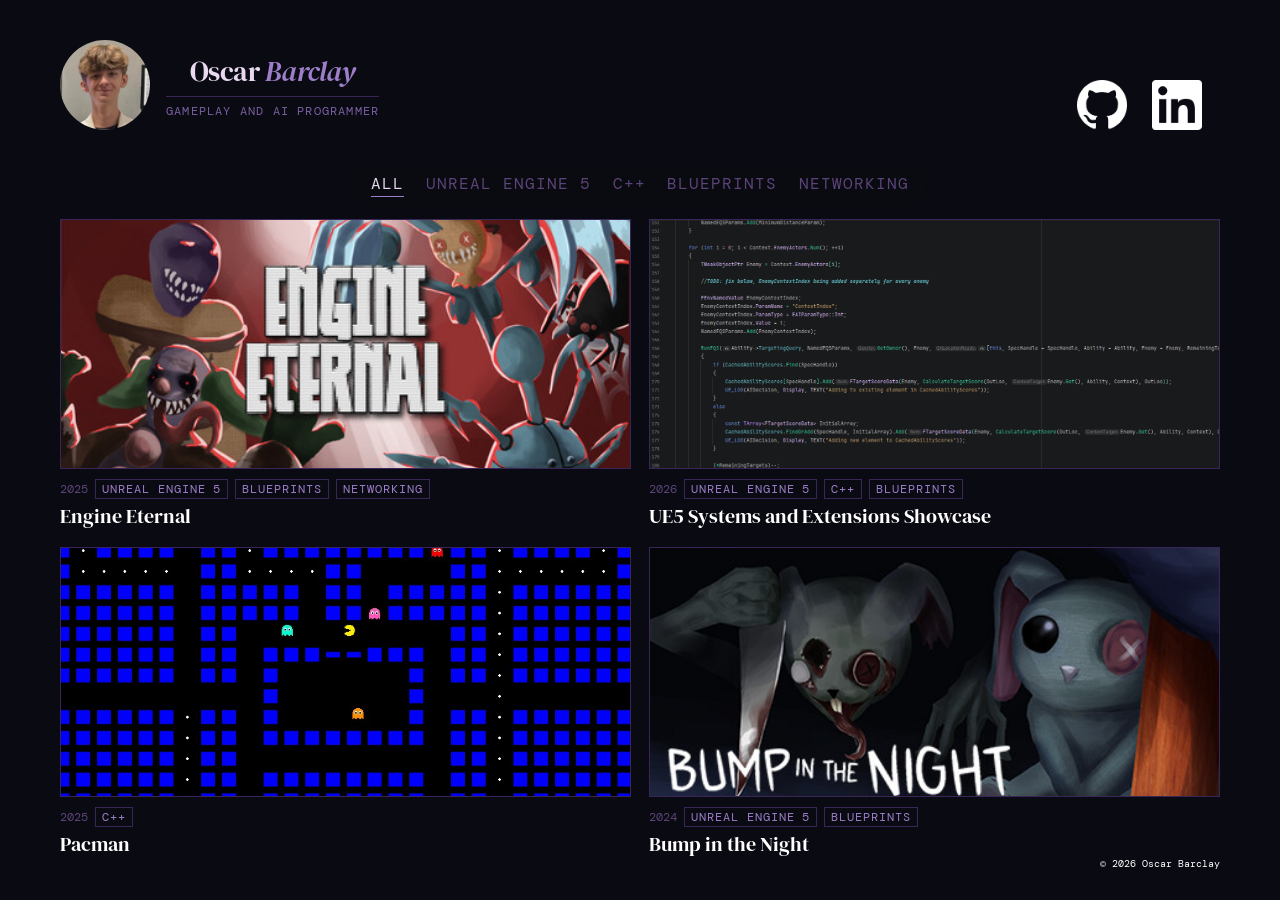
==== index.html @ ad8cbb01 "Rename main.html to index.html" ====
<!DOCTYPE html>
<html lang="en">
<head>
    <meta charset="UTF-8" />
    <meta name="viewport" content="width=device-width, initial-scale=1.0" />
    <title>Oscar Barclay | Portfolio</title>
    <link rel="preconnect" href="https://fonts.googleapis.com" />
    <link rel="preconnect" href="https://fonts.gstatic.com" crossorigin />
    <link href="https://fonts.googleapis.com/css2?family=DM+Serif+Display:ital@0;1&family=DM+Mono:wght@300;400&display=swap" rel="stylesheet" />
    <link rel="stylesheet" href="styles.css"/>
</head>
<body>

<video autoplay muted loop id="bg">
    <source src="assets/background-1.mp4" type="video/mp4" />
</video>

<div class="wrap">
    <header class="topbar">
        <div style="display:flex; align-items:center; gap:16px;">
            <img src="assets/pfp.png" style="width:90px; height:90px; border-radius:50%; object-fit:cover;"  alt=""/>
            <div style="display:flex; flex-direction:column; gap:6px; align-items: stretch;">
                <h1 class="name" style="text-align: center">Oscar <em>Barclay</em></h1>
                <div style="border-top:0.5px solid #3a2558;"></div>
                <span style="font-size:12px; letter-spacing:0.1em; text-transform:uppercase; color:#7a5fa0; text-align: center">Gameplay and AI Programmer</span>
            </div>
        </div>
        <div class="social">
            <a href="https://github.com/OskiDev" target="_blank">
                <img src="assets/github.png" style="width:50px; height:50px; opacity:1; transition:opacity 0.15s;" onmouseover="this.style.opacity=0.5" onmouseout="this.style.opacity=1"  alt=""/>
            </a>
            <a href="https://www.linkedin.com/in/oscar-barclay-257721404/" target="_blank">
                <img src="assets/linkedin.png" style="width:50px; height:50px; opacity:1; transition:opacity 0.15s;" onmouseover="this.style.opacity=0.5" onmouseout="this.style.opacity=1"  alt=""/>
            </a>
        </div>
    </header>
    
    <div class="meta-row">
        <div class="filters" style="margin-left: auto; margin-right: auto;">
            <span class="filter active" data-filter="all">All</span>
            <span class="filter" data-filter="ue5">Unreal Engine 5</span>
            <span class="filter" data-filter="cpp">C++</span>
            <span class="filter" data-filter="bps">Blueprints</span>
            <span class="filter" data-filter="network">Networking</span>
        </div>
    </div>

    <div class="grid" id="grid">

        <div class="cell" data-tags="ue5, bps, network">
            <div class="cell-thumb parallaxed">
                <a href="https://store.steampowered.com/app/3492760/Engine_Eternal/" target="_blank">
                <img src="assets/ee.jpg" alt=""/>
                </a>
                <div class="cell-thumb-overlay"></div>
                <span class="cell-thumb-text" style="text-transform: none">
                    An online co-op horror game for up to 4 players. I acted as the lead gameplay, AI, and network programmer for this project across a period of 10 months. 
                    <br> <br> 
                    There are 9 distinct enemies in EE, all with very different AIs that required different solutions. 
                    <br> <br> 
                    Other features include random dungeon generation, a variety of maps that leverage level instances, and proximity voice chat.
                </span>
            </div>
            <div class="cell-foot">
                <div class="cell-meta">
                    <span class="cell-year">2025</span>
                    <span class="tag">Unreal Engine 5</span>
                    <span class="tag">Blueprints</span>
                    <span class="tag">Networking</span>
                </div>
                <h3 class="cell-title">Engine Eternal</h3>
            </div>
        </div>

        <div class="cell" data-tags="ue5, cpp, bps">
            <div class="cell-thumb parallaxed">
                <a href="https://github.com/OskiDev/ue5-systems-and-extensions" target="_blank">
                    <img src="assets/codeshowcase.png" alt="" style=""/>
                </a>
                <div class="cell-thumb-overlay"></div>
                <span class="cell-thumb-text" style="text-transform: none">
                    A showcase of systems and UE5 engine extensions that I developed for a larger project. The repository is populated with the relevant code files, all clearly commented.
                    <br> <br>
                    The main system listed is an AI Manager component with an architecture based in data driven design.
                    <br> <br>
                    The engine extensions listed include a custom editor mode, as well as a complete retrofit of engine source code for the EQS Trace Test.
                </span>
            </div>
            <div class="cell-foot">
                <div class="cell-meta">
                    <span class="cell-year">2026</span>
                    <span class="tag">Unreal Engine 5</span>
                    <span class="tag">C++</span>
                    <span class="tag">Blueprints</span>
                </div>
                <h3 class="cell-title">UE5 Systems and Extensions Showcase</h3>
            </div>
        </div>

        <div class="cell" data-tags="cpp">
            <div class="cell-thumb parallaxed">
                <a href="https://github.com/OskiDev/playbuffer-pacman" target="_blank">
                    <img src="assets/pacman.jpg" alt="" style=""/>
                </a>
                <div class="cell-thumb-overlay"></div>
                <span class="cell-thumb-text" style="text-transform: none" >
                    An implementation of Pacman using raw C++ through the Playbuffer framework. Full development time was roughly 2 weeks.
                    <br> <br>
                    Implementations for 4 distinctly different AI behaviours for the 4 different ghosts, mirroring the mechanics of the original game.
                    <br> <br>
                    Features use of the Singleton, State, and Double Buffer patterns, as well as use of C++ techniques such as function pointers.
                </span>
            </div>
            <div class="cell-foot">
                <div class="cell-meta">
                    <span class="cell-year">2025</span>
                    <span class="tag">C++</span>
                </div>
                <h3 class="cell-title">Pacman</h3>
            </div>
        </div>

        <div class="cell" data-tags="ue5, bps">
            <div class="cell-thumb parallaxed">
                <a href="https://store.steampowered.com/app/2999720/Bump_in_the_Night/" target="_blank">
                    <img src="assets/bitn.jpg" alt="" style=""/>
                </a>
                <div class="cell-thumb-overlay"></div>
                <span class="cell-thumb-text" style="text-transform: none">
                    A simple single-player horror game built entirely using Blueprints. I acted as the lead programmer on this project for a period of about 2 months.
                    <br> <br>
                    Features a very simple and incremental gameplay loop, leveraging features such as the Level Sequencer and Unreal's Audio tools.
                    <br> <br>
                    This was the first project that I worked on, and it essentially taught me how to use Unreal Engine 5 and make games as a whole.
                </span>
            </div>
            <div class="cell-foot">
                <div class="cell-meta">
                    <span class="cell-year">2024</span>
                    <span class="tag">Unreal Engine 5</span>
                    <span class="tag">Blueprints</span>
                </div>
                <h3 class="cell-title">Bump in the Night</h3>
            </div>
        </div>

    </div>

    <footer class="footer">
        <span class="copy" style="text-align: end; margin-left: auto;">© 2026 Oscar Barclay</span>
    </footer>

</div>

<script src="main.js"></script>

</body>
</html>
---- styles.css ----
*, *::before, *::after { box-sizing: border-box; margin: 0; padding: 0; }

html, body {
    margin: 0;
    padding: 0;
    width: 100vw;
    height: 100vh;
    overflow: hidden;
}

body {
    font-family: 'DM Mono', monospace;
    background-color: #0a0a12;
    color: #e8d8f0;
    display: flex;
    flex-direction: column;
}

/* background video */
#bg {
    position: fixed;
    width: 100%;
    height: 100%;
    z-index: 0;
    flex: 1;
    min-height: 0;
    object-fit: fill;
}

/* layout */
.wrap {
    position: relative;
    z-index: 1;
    width: 100vw;
    height: 100vh;
    display: flex;
    flex-direction: column;
    padding: 40px 60px;
}

/* top ba */
.topbar {
    display: flex;
    align-items: baseline;
    justify-content: space-between;
    margin-bottom: 28px;
}

.name {
    font-family: 'DM Serif Display', serif;
    font-size: 28px;
    font-weight: 400;
    letter-spacing: -0.5px;
    color: #e8d8f0;
}

.name em { font-style: italic; color: #9d7ec9; }

/* filter row */
.meta-row {
    display: flex;
    align-items: center;
    justify-content: space-between;
    margin-bottom: 12px;
    background: rgba(10, 10, 18, 0.4);
    backdrop-filter: blur(1px);
    -webkit-backdrop-filter: blur(1px);
    border-radius: 50px;
    padding: 10px 20px;
    margin-left: auto;
    margin-right: auto;
}

.filters { display: flex; gap: 22px; }

.filter {
    font-size: 16px;
    letter-spacing: 0.06em;
    text-transform: uppercase;
    color: #5c4478;
    cursor: pointer;
    padding-bottom: 2px;
    border-bottom: 1px solid transparent;
    transition: color 0.15s, border-color 0.15s;
}

.filter.active, .filter:hover {
    color: #e8d8f0;
    border-bottom-color: #9d7ec9;
}

.count { font-size: 10px; color: #5c4478; }

/* grid */
.grid {
    display: grid;
    grid-template-columns: repeat(2, minmax(0, 1fr));
    grid-template-rows: repeat(2, auto);
    gap: 18px;
    flex: none;
    min-height: 0;
    max-width: 1200px;
    margin: 0 auto;
    width: 100%;
}

.cell {
    cursor: pointer;
    display: flex;
    flex-direction: column;
    gap: 10px;
    position: relative;
}

.cell-thumb {
    flex: none;
    min-height: 0;
    aspect-ratio: 3/2;
    height: 250px;
    background: #1a1228;
    border: 0.5px solid #3a2558;
    display: flex;
    align-items: center;
    justify-content: center;
    font-size: 10px;
    letter-spacing: 0.1em;
    text-transform: uppercase;
    position: relative;
    color: #5c4478;
    transition: border-color 0.15s, background 0.15s;
    overflow: hidden;
}

.cell-thumb-text{
    position: absolute;
    top: 10px;
    left: 12px;
    font-size: 15px;
    letter-spacing: 0.08em;
    color: #e8d8f0;
    text-shadow: 0 1px 6px rgba(0,0,0,0.8);
    pointer-events: none;
    opacity: 0;
    transition: opacity 0.3s ease;
}

.cell:hover .cell-thumb-text{
    opacity: 1;
}

.cell-thumb-overlay{
    position: absolute;
    inset: 0;
    background: rgba(0, 0, 0, 0);
    transition: background 0.3s ease;
    pointer-events: none;
}

.cell:hover .cell-thumb-overlay{
    background: rgba(0, 0, 0, 0.8);
}

.cell:hover .cell-thumb {
    border-color: #6a3a90;
    background: #1f1530;
}

.cell-thumb img {
    width: 100%;
    height: 100%;
    object-fit: cover;
    display: block;
}

.cell-thumb a
{
    display: block;
    width: 100%;
    height: 100%;
}

.cell-foot { display: flex; flex-direction: column; gap: 4px; }

.cell-meta { display: flex; align-items: center; gap: 7px; }

.cell-year { font-size: 12px; color: #5c4478; }

.tag {
    font-size: 12px;
    letter-spacing: 0.08em;
    text-transform: uppercase;
    color: #9d7ec9;
    background: #0a0a12;
    border: 0.5px solid #3a2558;
    padding: 1px 6px;
}

.cell-title {
    font-family: 'DM Serif Display', serif;
    font-size: 20px;
    font-weight: 400;
    line-height: 1.3;
    color: #ffffff;
    transition: color 0.15s;
    justify-content: center;
    
}

.cell:hover .cell-title { color: #e8d8f0; }

/* footer */
.footer {
    display: flex;
    align-items: center;
    justify-content: space-between;
    margin-top: auto;
}

.social a {
    font-size: 10px;
    letter-spacing: 0.07em;
    text-transform: uppercase;
    color: #5c4478;
    text-decoration: none;
    margin-right: 18px;
    transition: color 0.15s;
}

.parallaxed{
    transition: transform 0.4s ease-out;
}

.social a:hover { color: #9d7ec9; }

.copy { font-size: 10px; color: #ffffff; }
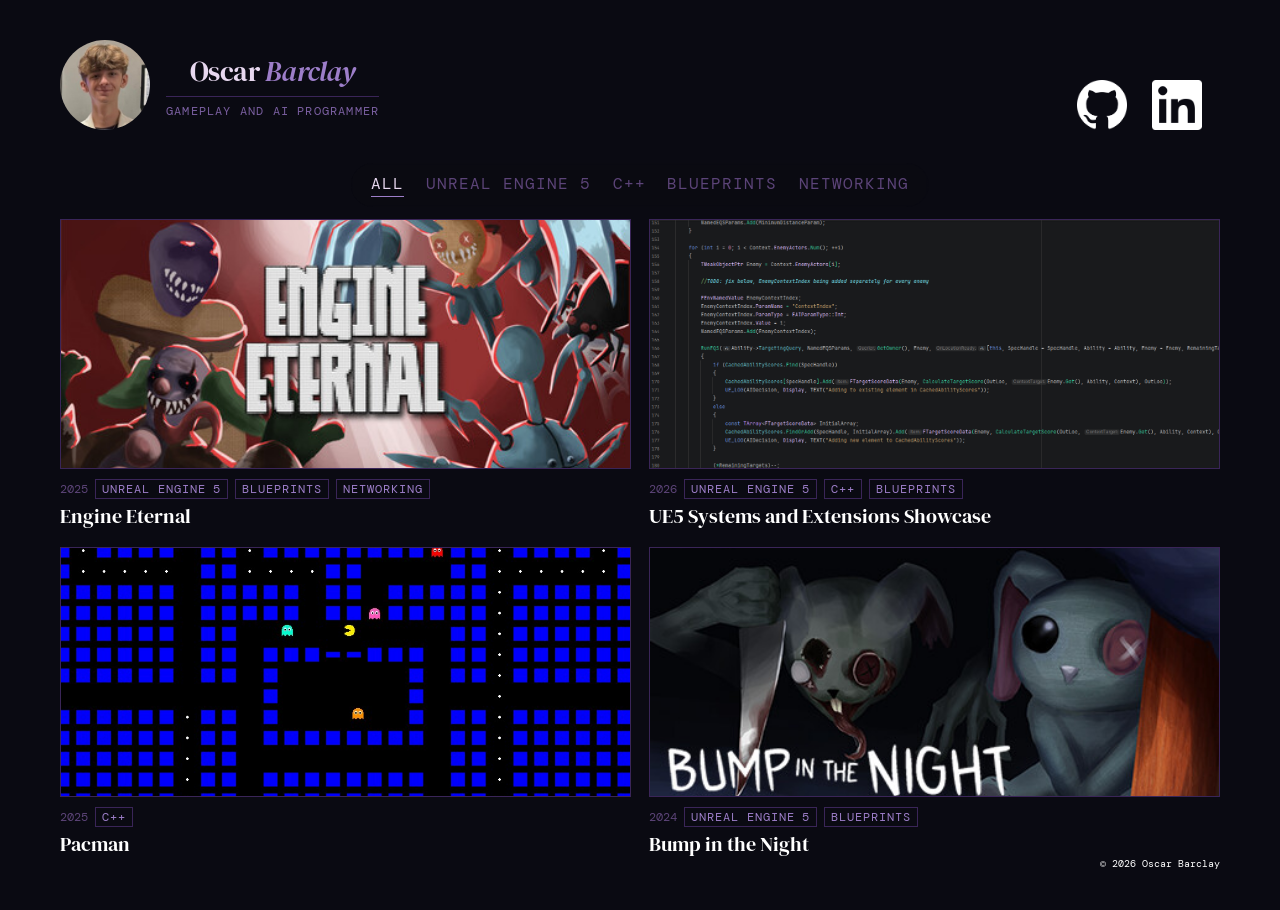
==== commit 0f0b66dc: "rewrite panel grid to be dynamically filled on page startup the page is now dynamically filled from " ====
--- a/index.html
+++ b/index.html
@@ -4,6 +4,7 @@
     <meta charset="UTF-8" />
     <meta name="viewport" content="width=device-width, initial-scale=1.0" />
     <title>Oscar Barclay | Portfolio</title>
+    <link rel="icon" type="image/png" href="assets/favicon.png" />
     <link rel="preconnect" href="https://fonts.googleapis.com" />
     <link rel="preconnect" href="https://fonts.gstatic.com" crossorigin />
     <link href="https://fonts.googleapis.com/css2?family=DM+Serif+Display:ital@0;1&family=DM+Mono:wght@300;400&display=swap" rel="stylesheet" />
@@ -45,113 +46,17 @@
         </div>
     </div>
 
-    <div class="grid" id="grid">
-
-        <div class="cell" data-tags="ue5, bps, network">
-            <div class="cell-thumb parallaxed">
-                <a href="https://store.steampowered.com/app/3492760/Engine_Eternal/" target="_blank">
-                <img src="assets/ee.jpg" alt=""/>
-                </a>
-                <div class="cell-thumb-overlay"></div>
-                <span class="cell-thumb-text" style="text-transform: none">
-                    An online co-op horror game for up to 4 players. I acted as the lead gameplay, AI, and network programmer for this project across a period of 10 months. 
-                    <br> <br> 
-                    There are 9 distinct enemies in EE, all with very different AIs that required different solutions. 
-                    <br> <br> 
-                    Other features include random dungeon generation, a variety of maps that leverage level instances, and proximity voice chat.
-                </span>
-            </div>
-            <div class="cell-foot">
-                <div class="cell-meta">
-                    <span class="cell-year">2025</span>
-                    <span class="tag">Unreal Engine 5</span>
-                    <span class="tag">Blueprints</span>
-                    <span class="tag">Networking</span>
-                </div>
-                <h3 class="cell-title">Engine Eternal</h3>
-            </div>
-        </div>
-
-        <div class="cell" data-tags="ue5, cpp, bps">
-            <div class="cell-thumb parallaxed">
-                <a href="https://github.com/OskiDev/ue5-systems-and-extensions" target="_blank">
-                    <img src="assets/codeshowcase.png" alt="" style=""/>
-                </a>
-                <div class="cell-thumb-overlay"></div>
-                <span class="cell-thumb-text" style="text-transform: none">
-                    A showcase of systems and UE5 engine extensions that I developed for a larger project. The repository is populated with the relevant code files, all clearly commented.
-                    <br> <br>
-                    The main system listed is an AI Manager component with an architecture based in data driven design.
-                    <br> <br>
-                    The engine extensions listed include a custom editor mode, as well as a complete retrofit of engine source code for the EQS Trace Test.
-                </span>
-            </div>
-            <div class="cell-foot">
-                <div class="cell-meta">
-                    <span class="cell-year">2026</span>
-                    <span class="tag">Unreal Engine 5</span>
-                    <span class="tag">C++</span>
-                    <span class="tag">Blueprints</span>
-                </div>
-                <h3 class="cell-title">UE5 Systems and Extensions Showcase</h3>
-            </div>
-        </div>
-
-        <div class="cell" data-tags="cpp">
-            <div class="cell-thumb parallaxed">
-                <a href="https://github.com/OskiDev/playbuffer-pacman" target="_blank">
-                    <img src="assets/pacman.jpg" alt="" style=""/>
-                </a>
-                <div class="cell-thumb-overlay"></div>
-                <span class="cell-thumb-text" style="text-transform: none" >
-                    An implementation of Pacman using raw C++ through the Playbuffer framework. Full development time was roughly 2 weeks.
-                    <br> <br>
-                    Implementations for 4 distinctly different AI behaviours for the 4 different ghosts, mirroring the mechanics of the original game.
-                    <br> <br>
-                    Features use of the Singleton, State, and Double Buffer patterns, as well as use of C++ techniques such as function pointers.
-                </span>
-            </div>
-            <div class="cell-foot">
-                <div class="cell-meta">
-                    <span class="cell-year">2025</span>
-                    <span class="tag">C++</span>
-                </div>
-                <h3 class="cell-title">Pacman</h3>
-            </div>
-        </div>
-
-        <div class="cell" data-tags="ue5, bps">
-            <div class="cell-thumb parallaxed">
-                <a href="https://store.steampowered.com/app/2999720/Bump_in_the_Night/" target="_blank">
-                    <img src="assets/bitn.jpg" alt="" style=""/>
-                </a>
-                <div class="cell-thumb-overlay"></div>
-                <span class="cell-thumb-text" style="text-transform: none">
-                    A simple single-player horror game built entirely using Blueprints. I acted as the lead programmer on this project for a period of about 2 months.
-                    <br> <br>
-                    Features a very simple and incremental gameplay loop, leveraging features such as the Level Sequencer and Unreal's Audio tools.
-                    <br> <br>
-                    This was the first project that I worked on, and it essentially taught me how to use Unreal Engine 5 and make games as a whole.
-                </span>
-            </div>
-            <div class="cell-foot">
-                <div class="cell-meta">
-                    <span class="cell-year">2024</span>
-                    <span class="tag">Unreal Engine 5</span>
-                    <span class="tag">Blueprints</span>
-                </div>
-                <h3 class="cell-title">Bump in the Night</h3>
-            </div>
-        </div>
-
-    </div>
-
+    <div class="grid" id="grid"></div>
+        
     <footer class="footer">
         <span class="copy" style="text-align: end; margin-left: auto;">© 2026 Oscar Barclay</span>
     </footer>
 
 </div>
 
+<script>
+</script>
+
 <script src="main.js"></script>
 
 </body>
--- a/styles.css
+++ b/styles.css
@@ -4,8 +4,9 @@
     margin: 0;
     padding: 0;
     width: 100vw;
-    height: 100vh;
-    overflow: hidden;
+    overflow-x: hidden;
+    overflow-y: auto;
+    scrollbar-width: none;
 }
 
 body {
@@ -32,7 +33,7 @@
     position: relative;
     z-index: 1;
     width: 100vw;
-    height: 100vh;
+    min-height: 100vh;
     display: flex;
     flex-direction: column;
     padding: 40px 60px;
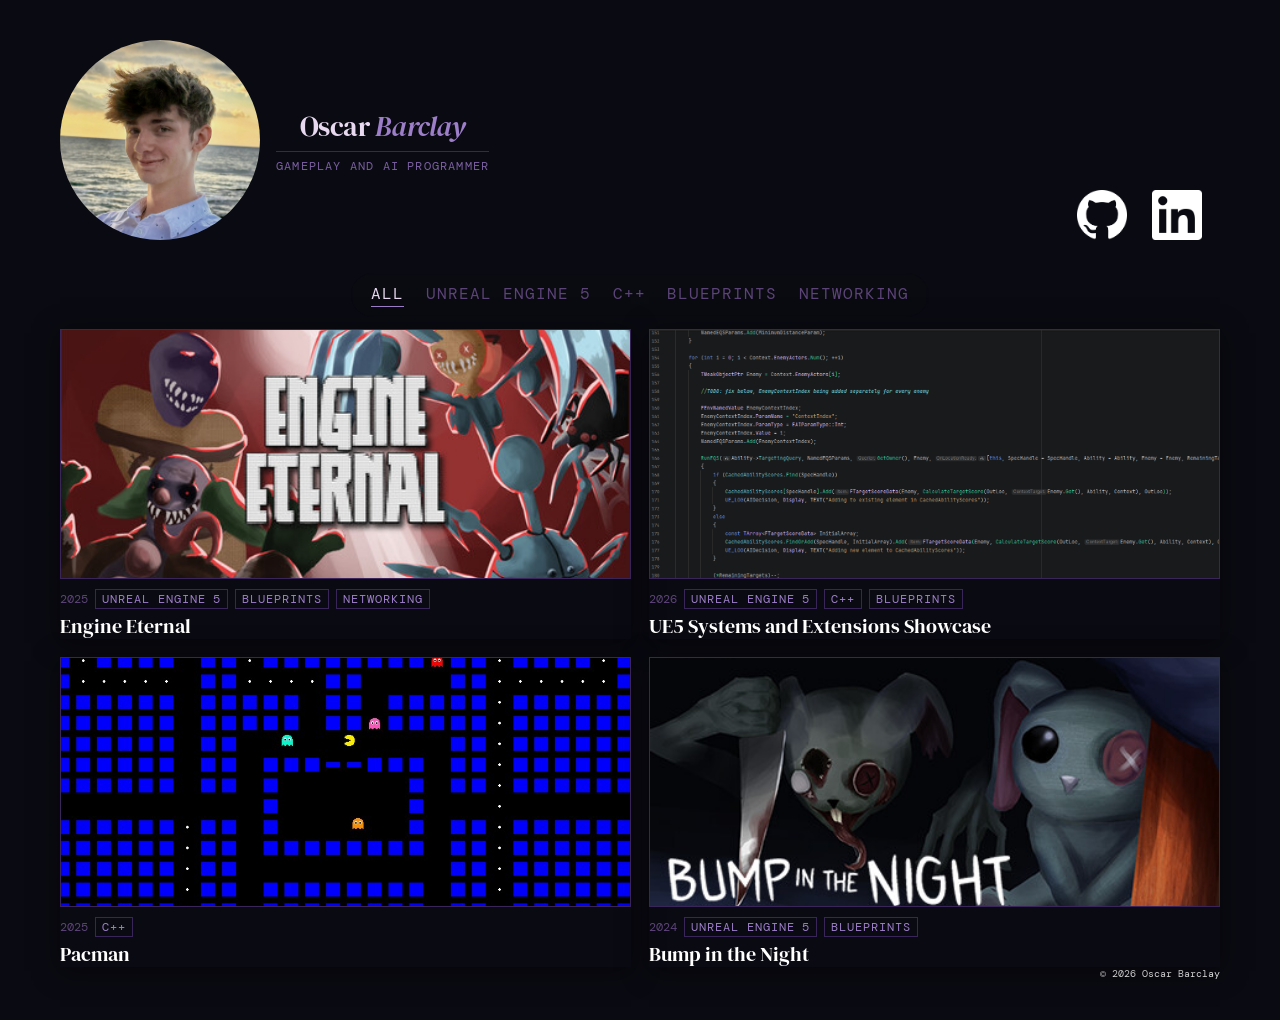
==== commit 393fe27d: "change pfp" ====
--- a/index.html
+++ b/index.html
@@ -19,7 +19,7 @@
 <div class="wrap">
     <header class="topbar">
         <div style="display:flex; align-items:center; gap:16px;">
-            <img src="assets/pfp.png" style="width:90px; height:90px; border-radius:50%; object-fit:cover;"  alt=""/>
+            <img src="assets/pfpnew.jpeg" style="width:200px; height:200px; border-radius:50%; object-fit:cover;"  alt=""/>
             <div style="display:flex; flex-direction:column; gap:6px; align-items: stretch;">
                 <h1 class="name" style="text-align: center">Oscar <em>Barclay</em></h1>
                 <div style="border-top:0.5px solid #3a2558;"></div>
--- a/styles.css
+++ b/styles.css
@@ -111,6 +111,11 @@
     flex-direction: column;
     gap: 10px;
     position: relative;
+    pointer-events: none;
+    transform-style: preserve-3d;
+    transition: transform 0.1s ease-in, transform 0.35s ease-out, box-shadow 0.12s ease;
+    will-change: transform;
+    box-shadow: 0 4px 24px rgba(0,0,0,0.5);
 }
 
 .cell-thumb {
@@ -126,6 +131,7 @@
     font-size: 10px;
     letter-spacing: 0.1em;
     text-transform: uppercase;
+    pointer-events: all;
     position: relative;
     color: #5c4478;
     transition: border-color 0.15s, background 0.15s;
@@ -227,10 +233,6 @@
     transition: color 0.15s;
 }
 
-.parallaxed{
-    transition: transform 0.4s ease-out;
-}
-
 .social a:hover { color: #9d7ec9; }
 
 .copy { font-size: 10px; color: #ffffff; }
